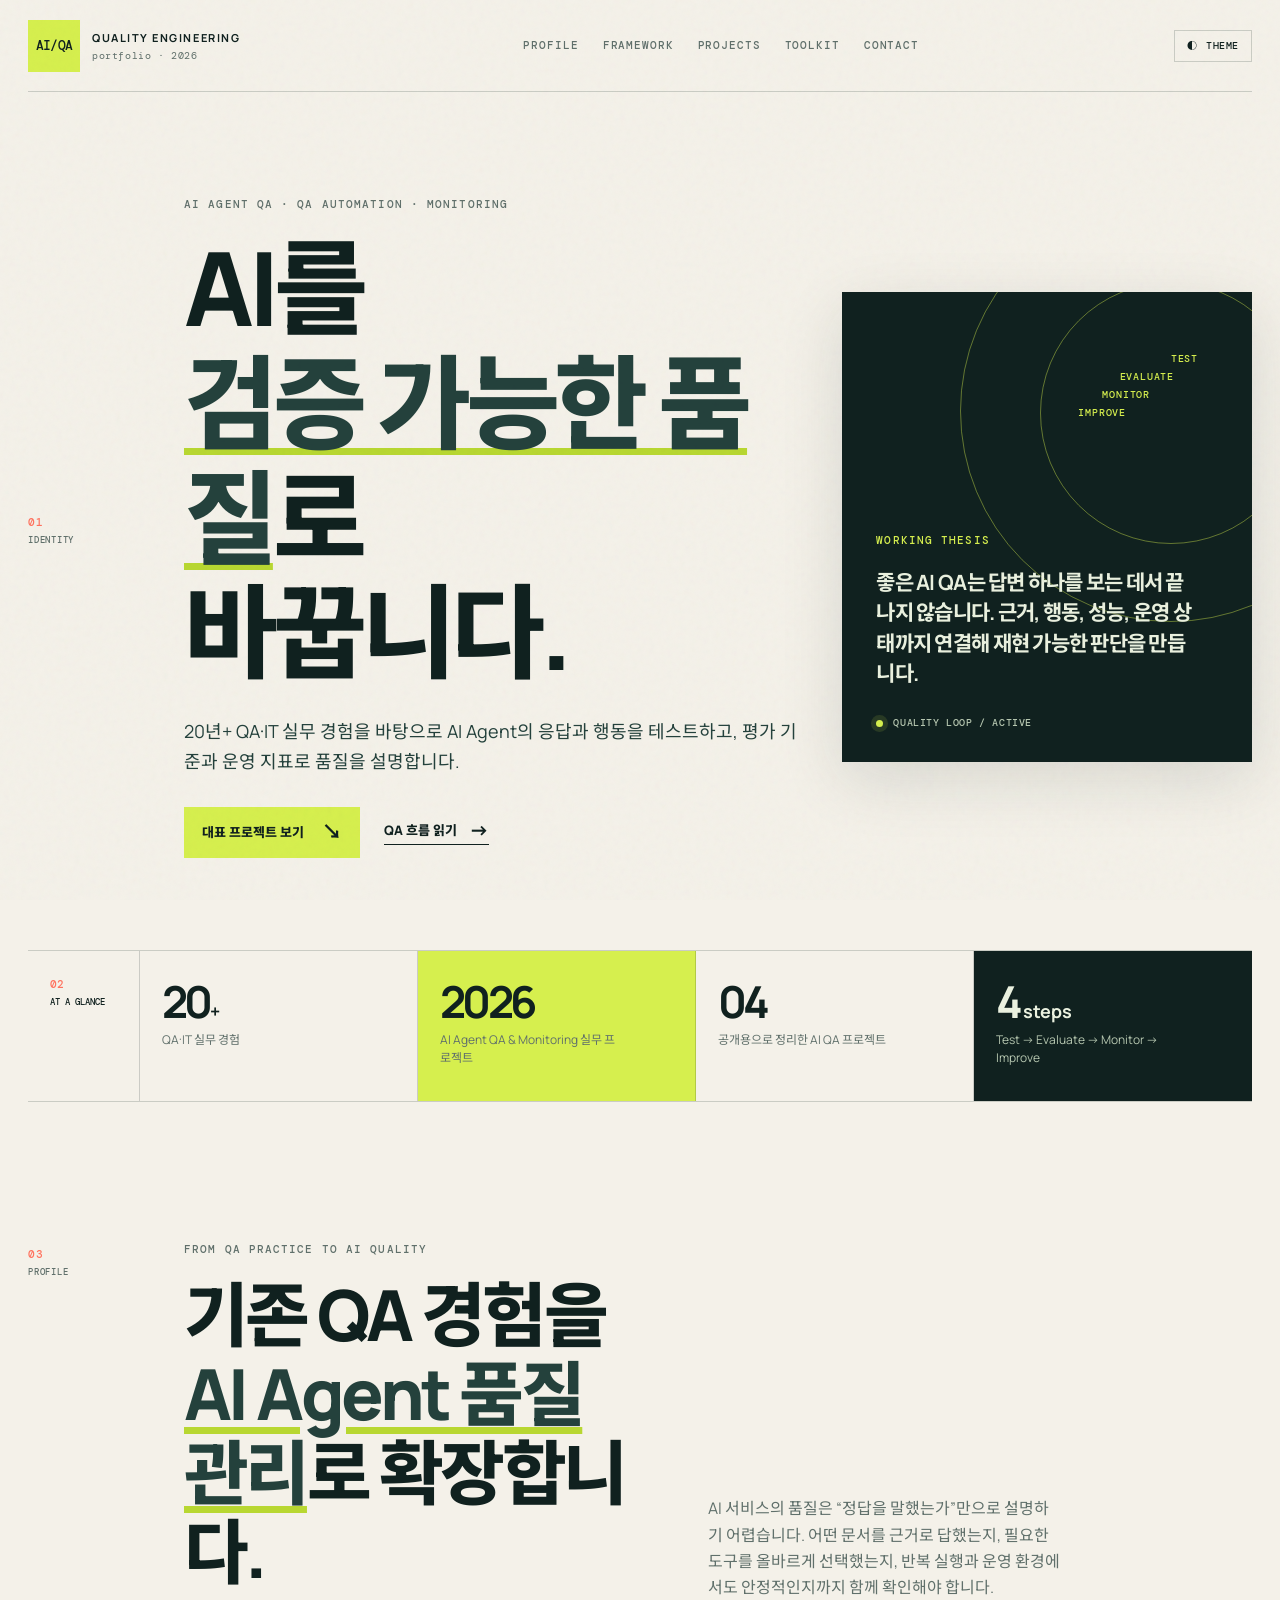
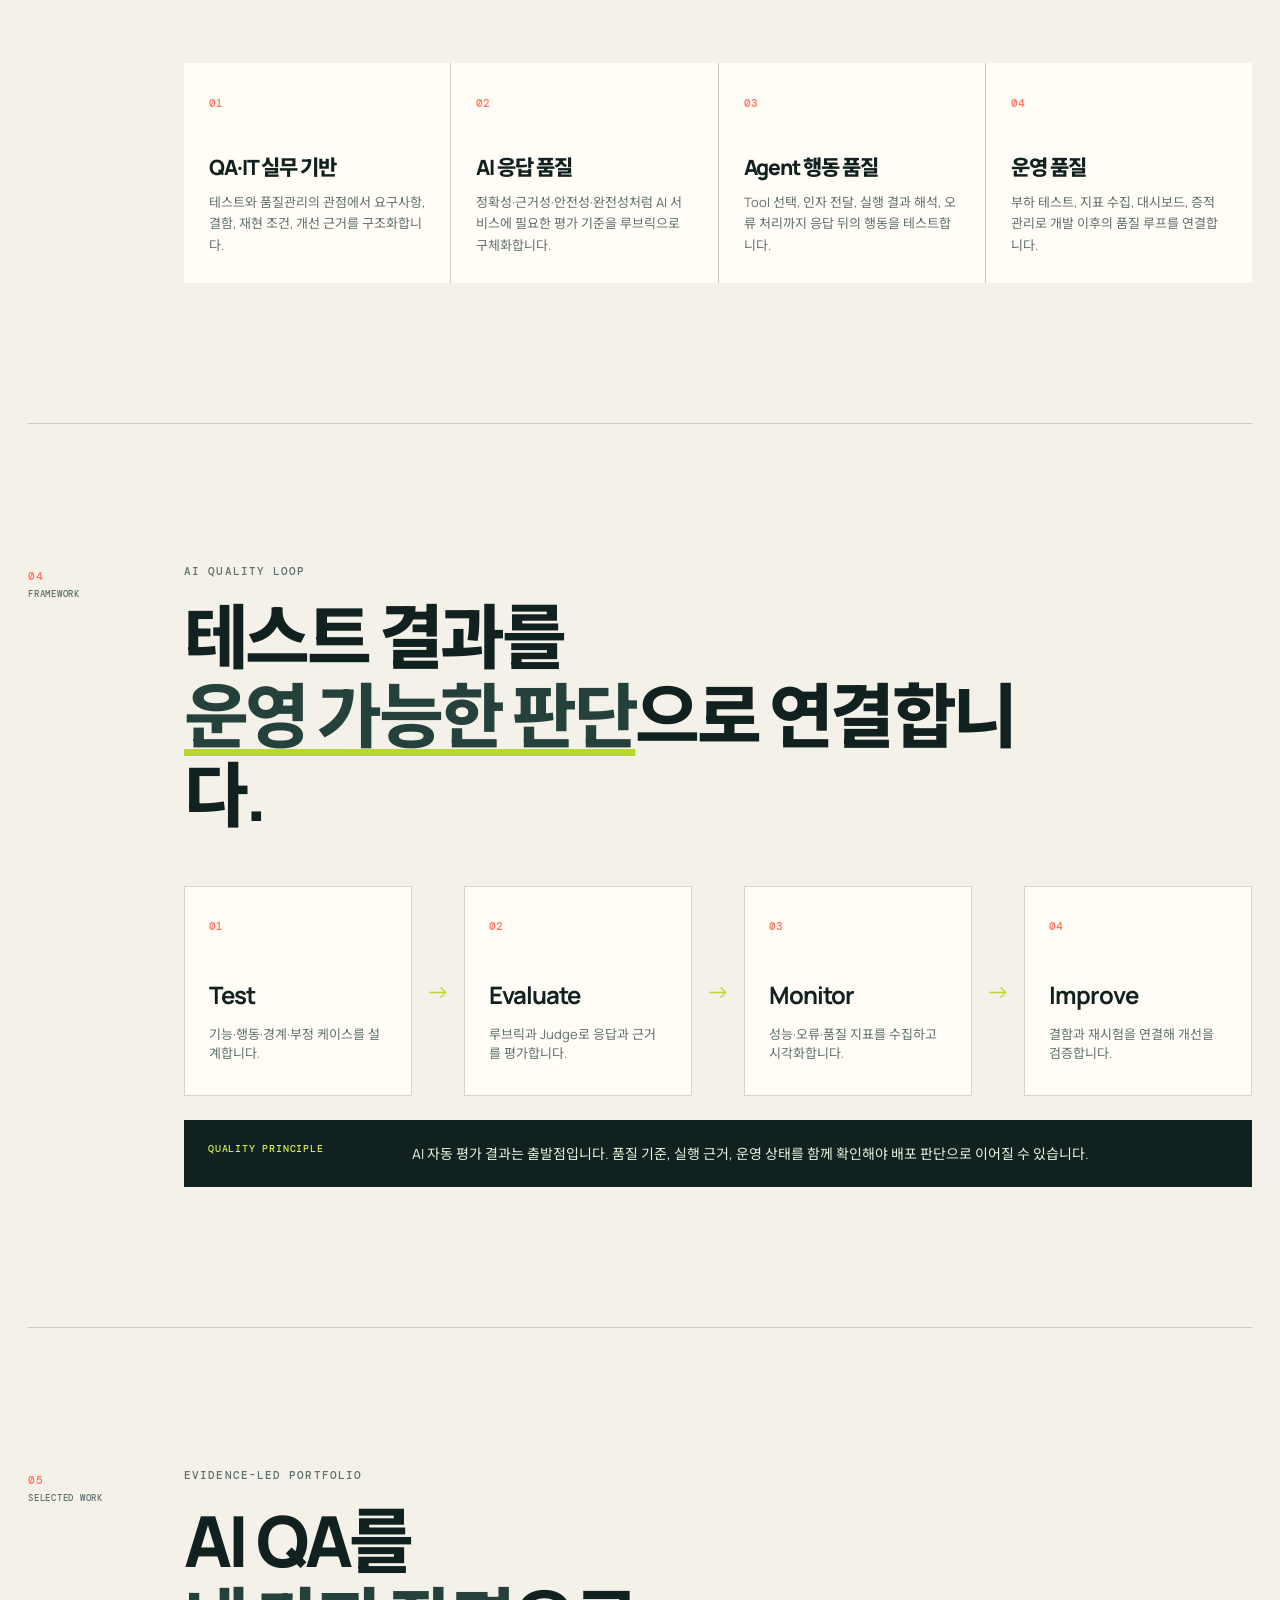
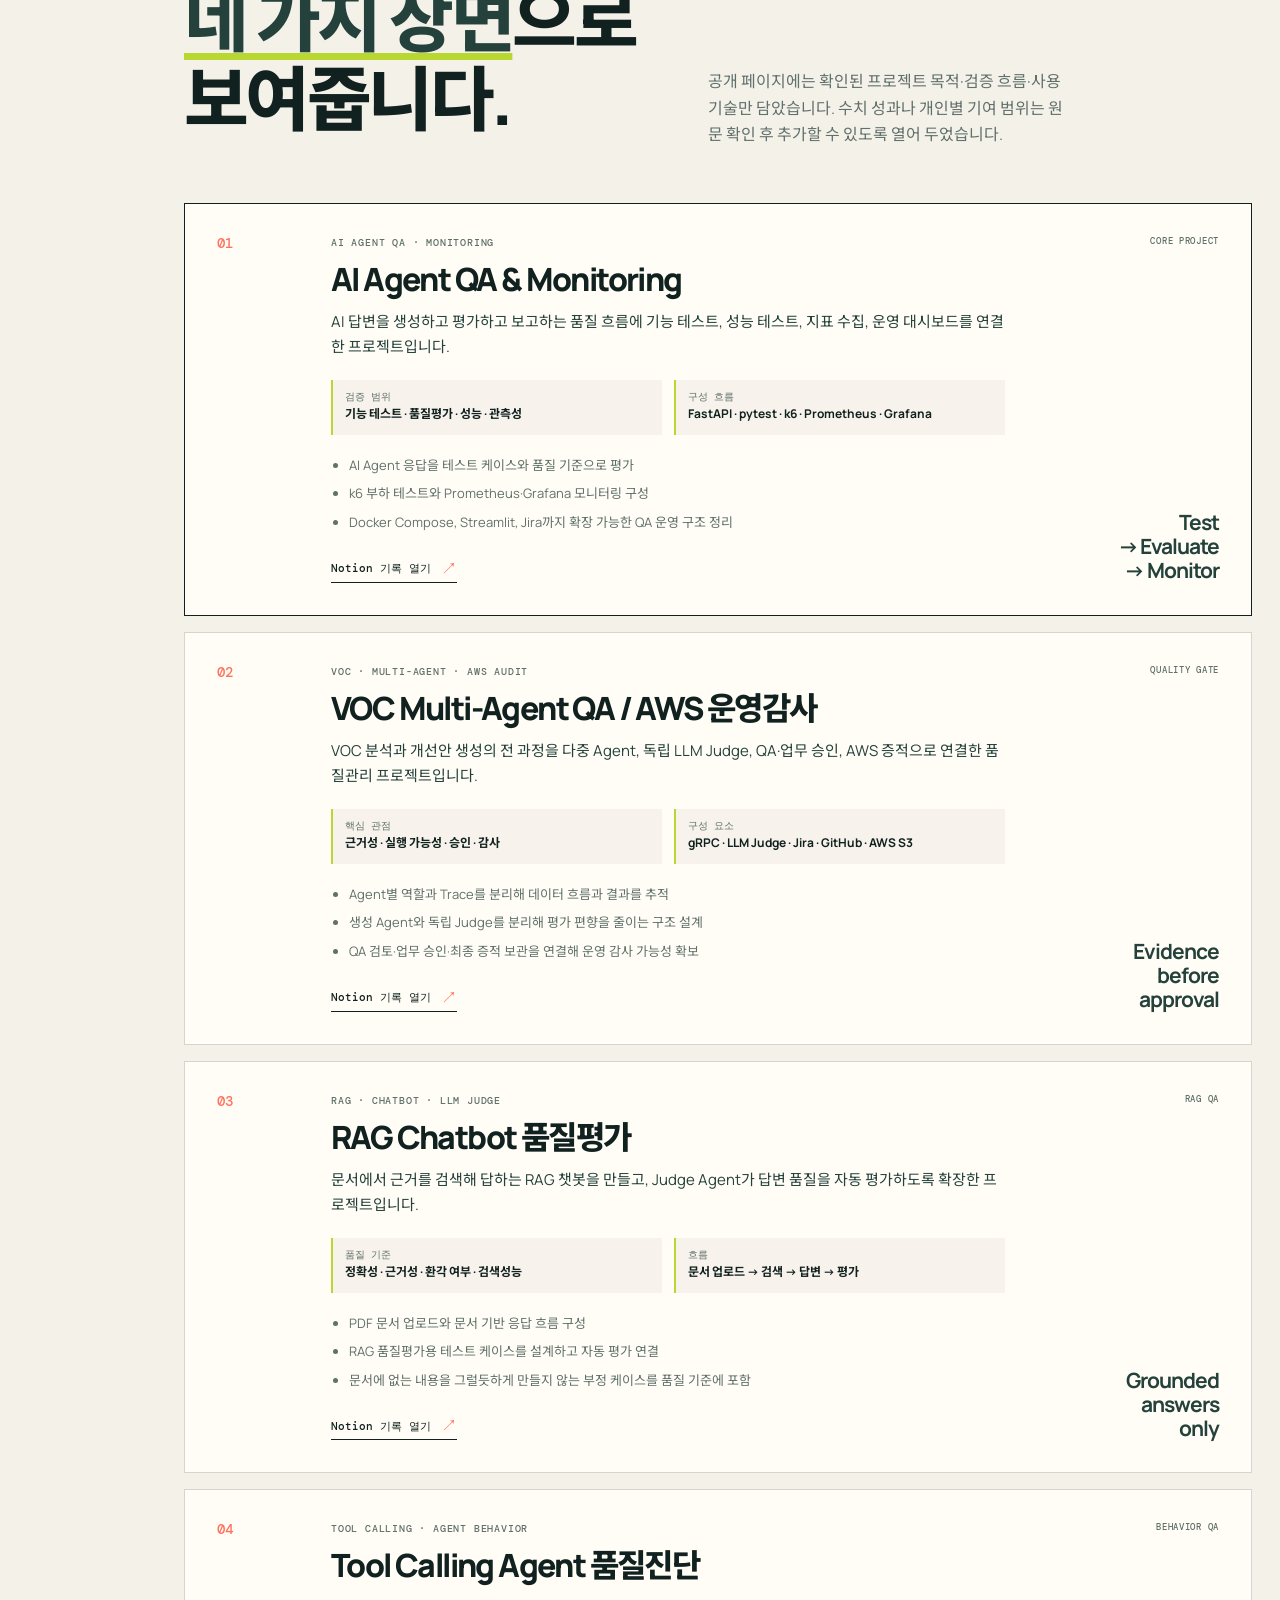
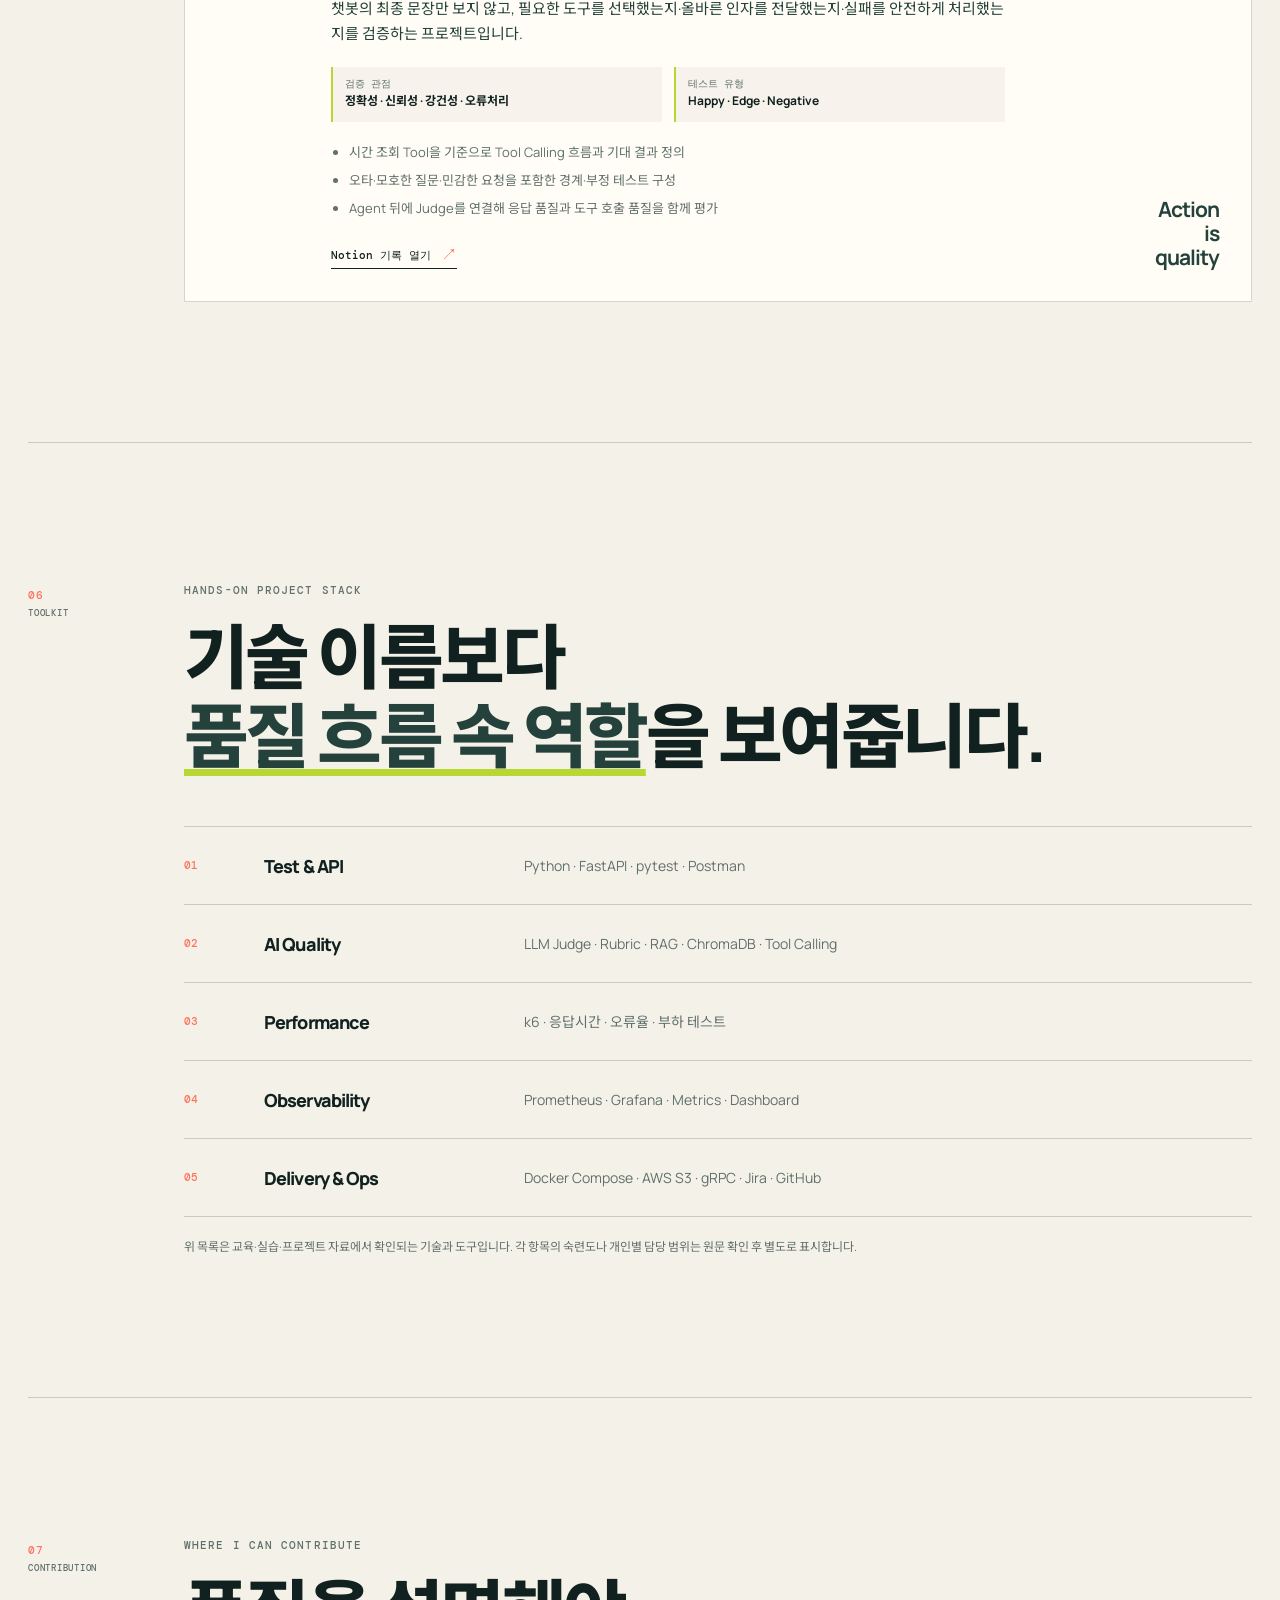
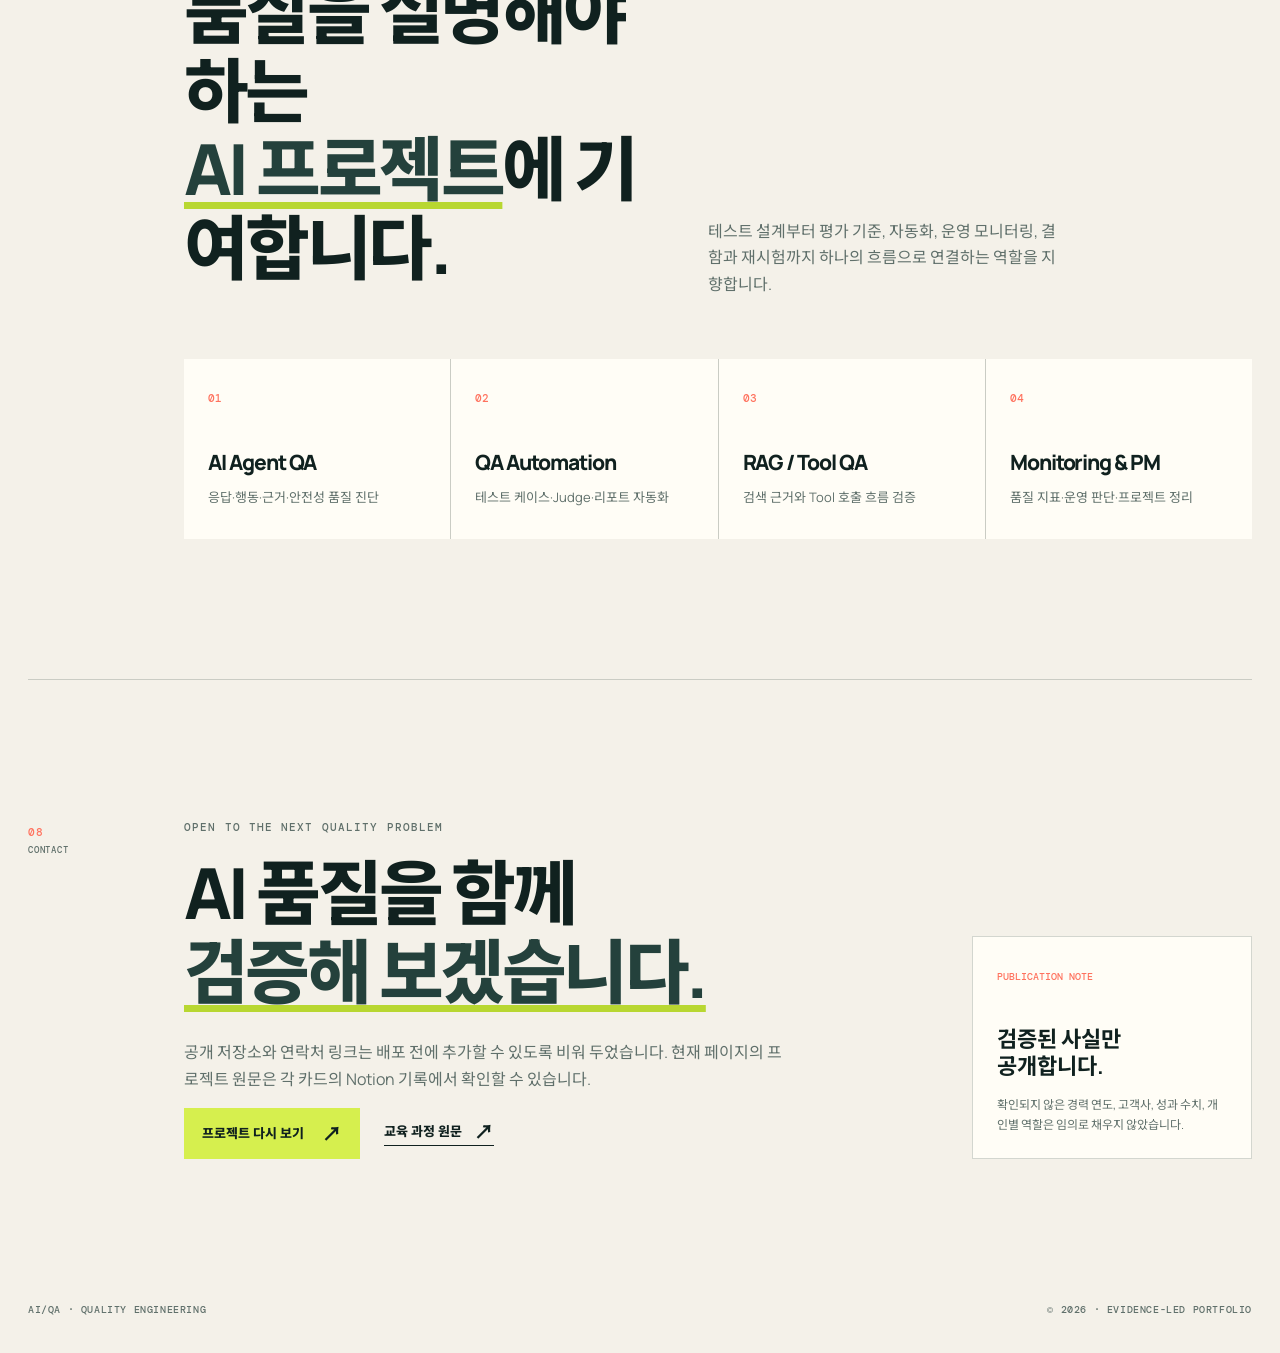
==== docs/ai-qa-github-pages/index.html @ 82a98798 "Publish AI QA framework page" ====
<!doctype html>
<html lang="ko">
  <head>
    <meta charset="utf-8" />
    <meta name="viewport" content="width=device-width, initial-scale=1" />
    <meta
      name="description"
      content="20년+ QA·IT 실무 경험을 바탕으로 AI Agent 품질을 테스트하고 평가하며 운영을 모니터링하는 공개 포트폴리오"
    />
    <meta name="theme-color" content="#10211f" />
    <title>AI Agent QA · Monitoring Portfolio</title>
    <link rel="preconnect" href="https://fonts.googleapis.com" />
    <link rel="preconnect" href="https://fonts.gstatic.com" crossorigin />
    <link
      href="https://fonts.googleapis.com/css2?family=DM+Mono:wght@400;500&family=Manrope:wght@400;500;600;700;800&family=Noto+Sans+KR:wght@400;500;600;700;800&display=swap"
      rel="stylesheet"
    />
    <link rel="stylesheet" href="styles.css" />
    <script src="script.js" defer></script>
  </head>
  <body>
    <div class="site-noise" aria-hidden="true"></div>

    <header class="site-header">
      <a class="brand" href="#top" aria-label="포트폴리오 처음으로 이동">
        <span class="brand-mark">AI/QA</span>
        <span class="brand-copy"><strong>QUALITY ENGINEERING</strong><small>portfolio · 2026</small></span>
      </a>
      <nav class="site-nav" aria-label="주요 메뉴">
        <a href="#profile">Profile</a>
        <a href="#framework">Framework</a>
        <a href="#projects">Projects</a>
        <a href="#toolkit">Toolkit</a>
        <a href="#contact">Contact</a>
      </nav>
      <button class="theme-toggle" type="button" aria-label="테마 전환" aria-pressed="false">
        <span aria-hidden="true">◐</span>
        <span>Theme</span>
      </button>
    </header>

    <main id="top">
      <section class="hero section-shell" aria-labelledby="hero-title">
        <div class="section-index"><span>01</span><small>IDENTITY</small></div>
        <div class="hero-copy">
          <p class="eyebrow">AI Agent QA · QA Automation · Monitoring</p>
          <h1 id="hero-title">AI를<br /><em>검증 가능한 품질</em>로<br />바꿉니다.</h1>
          <p class="hero-lead">
            20년+ QA·IT 실무 경험을 바탕으로 AI Agent의 응답과 행동을 테스트하고,
            평가 기준과 운영 지표로 품질을 설명합니다.
          </p>
          <div class="hero-actions">
            <a class="button button-primary" href="#projects">대표 프로젝트 보기 <span>↘</span></a>
            <a class="text-link" href="#framework">QA 흐름 읽기 <span>→</span></a>
          </div>
        </div>
        <div class="hero-panel" aria-label="포트폴리오 핵심 메시지">
          <div class="hero-orbit"><span>TEST</span><span>EVALUATE</span><span>MONITOR</span><span>IMPROVE</span></div>
          <div class="hero-panel-copy">
            <p class="eyebrow">Working thesis</p>
            <p class="hero-quote">좋은 AI QA는 답변 하나를 보는 데서 끝나지 않습니다. 근거, 행동, 성능, 운영 상태까지 연결해 재현 가능한 판단을 만듭니다.</p>
            <div class="status-line"><span class="status-dot"></span><span>QUALITY LOOP / ACTIVE</span></div>
          </div>
        </div>
      </section>

      <section class="metric-band section-shell" aria-label="핵심 요약">
        <div class="metric-intro"><span>02</span><small>AT A GLANCE</small></div>
        <div class="metric"><strong>20<span>+</span></strong><p>QA·IT 실무 경험</p></div>
        <div class="metric metric-accent"><strong>2026</strong><p>AI Agent QA & Monitoring 실무 프로젝트</p></div>
        <div class="metric"><strong>04</strong><p>공개용으로 정리한 AI QA 프로젝트</p></div>
        <div class="metric metric-dark"><strong>4<span> steps</span></strong><p>Test → Evaluate → Monitor → Improve</p></div>
      </section>

      <section id="profile" class="section-shell section-block profile-block" data-reveal>
        <div class="section-index"><span>03</span><small>PROFILE</small></div>
        <div class="section-content">
          <div class="section-heading split-heading">
            <div>
              <p class="eyebrow">From QA practice to AI quality</p>
              <h2>기존 QA 경험을<br /><em>AI Agent 품질관리</em>로 확장합니다.</h2>
            </div>
            <p>
              AI 서비스의 품질은 “정답을 말했는가”만으로 설명하기 어렵습니다.
              어떤 문서를 근거로 답했는지, 필요한 도구를 올바르게 선택했는지,
              반복 실행과 운영 환경에서도 안정적인지까지 함께 확인해야 합니다.
            </p>
          </div>
          <div class="story-grid">
            <article class="story-card"><span>01</span><h3>QA·IT 실무 기반</h3><p>테스트와 품질관리의 관점에서 요구사항, 결함, 재현 조건, 개선 근거를 구조화합니다.</p></article>
            <article class="story-card"><span>02</span><h3>AI 응답 품질</h3><p>정확성·근거성·안전성·완전성처럼 AI 서비스에 필요한 평가 기준을 루브릭으로 구체화합니다.</p></article>
            <article class="story-card"><span>03</span><h3>Agent 행동 품질</h3><p>Tool 선택, 인자 전달, 실행 결과 해석, 오류 처리까지 응답 뒤의 행동을 테스트합니다.</p></article>
            <article class="story-card"><span>04</span><h3>운영 품질</h3><p>부하 테스트, 지표 수집, 대시보드, 증적 관리로 개발 이후의 품질 루프를 연결합니다.</p></article>
          </div>
        </div>
      </section>

      <section id="framework" class="section-shell section-block framework-block" data-reveal>
        <div class="section-index"><span>04</span><small>FRAMEWORK</small></div>
        <div class="section-content">
          <div class="section-heading">
            <p class="eyebrow">AI quality loop</p>
            <h2>테스트 결과를<br /><em>운영 가능한 판단</em>으로 연결합니다.</h2>
          </div>
          <div class="quality-flow" aria-label="AI QA 품질 흐름">
            <div class="flow-step"><span>01</span><strong>Test</strong><p>기능·행동·경계·부정 케이스를 설계합니다.</p></div>
            <div class="flow-connector" aria-hidden="true">→</div>
            <div class="flow-step"><span>02</span><strong>Evaluate</strong><p>루브릭과 Judge로 응답과 근거를 평가합니다.</p></div>
            <div class="flow-connector" aria-hidden="true">→</div>
            <div class="flow-step"><span>03</span><strong>Monitor</strong><p>성능·오류·품질 지표를 수집하고 시각화합니다.</p></div>
            <div class="flow-connector" aria-hidden="true">→</div>
            <div class="flow-step"><span>04</span><strong>Improve</strong><p>결함과 재시험을 연결해 개선을 검증합니다.</p></div>
          </div>
          <div class="framework-note"><span>QUALITY PRINCIPLE</span><p>AI 자동 평가 결과는 출발점입니다. 품질 기준, 실행 근거, 운영 상태를 함께 확인해야 배포 판단으로 이어질 수 있습니다.</p></div>
        </div>
      </section>

      <section id="projects" class="section-shell section-block projects-block" data-reveal>
        <div class="section-index"><span>05</span><small>SELECTED WORK</small></div>
        <div class="section-content">
          <div class="section-heading split-heading projects-heading">
            <div><p class="eyebrow">Evidence-led portfolio</p><h2>AI QA를<br /><em>네 가지 장면</em>으로 보여줍니다.</h2></div>
            <p>공개 페이지에는 확인된 프로젝트 목적·검증 흐름·사용 기술만 담았습니다. 수치 성과나 개인별 기여 범위는 원문 확인 후 추가할 수 있도록 열어 두었습니다.</p>
          </div>

          <div class="project-list">
            <article class="project-card project-card-featured">
              <div class="project-number">01</div>
              <div class="project-main">
                <p class="project-kicker">AI AGENT QA · MONITORING</p>
                <h3>AI Agent QA &amp; Monitoring</h3>
                <p class="project-summary">AI 답변을 생성하고 평가하고 보고하는 품질 흐름에 기능 테스트, 성능 테스트, 지표 수집, 운영 대시보드를 연결한 프로젝트입니다.</p>
                <div class="project-grid">
                  <div><span>검증 범위</span><strong>기능 테스트 · 품질평가 · 성능 · 관측성</strong></div>
                  <div><span>구성 흐름</span><strong>FastAPI · pytest · k6 · Prometheus · Grafana</strong></div>
                </div>
                <ul class="project-points"><li>AI Agent 응답을 테스트 케이스와 품질 기준으로 평가</li><li>k6 부하 테스트와 Prometheus·Grafana 모니터링 구성</li><li>Docker Compose, Streamlit, Jira까지 확장 가능한 QA 운영 구조 정리</li></ul>
                <a class="source-link" href="https://app.notion.com/p/4956031e8cac832bae54014f84b9b498?pvs=204" target="_blank" rel="noreferrer">Notion 기록 열기 <span>↗</span></a>
              </div>
              <div class="project-side"><span>CORE PROJECT</span><strong>Test<br />→ Evaluate<br />→ Monitor</strong></div>
            </article>

            <article class="project-card">
              <div class="project-number">02</div>
              <div class="project-main">
                <p class="project-kicker">VOC · MULTI-AGENT · AWS AUDIT</p>
                <h3>VOC Multi-Agent QA / AWS 운영감사</h3>
                <p class="project-summary">VOC 분석과 개선안 생성의 전 과정을 다중 Agent, 독립 LLM Judge, QA·업무 승인, AWS 증적으로 연결한 품질관리 프로젝트입니다.</p>
                <div class="project-grid"><div><span>핵심 관점</span><strong>근거성 · 실행 가능성 · 승인 · 감사</strong></div><div><span>구성 요소</span><strong>gRPC · LLM Judge · Jira · GitHub · AWS S3</strong></div></div>
                <ul class="project-points"><li>Agent별 역할과 Trace를 분리해 데이터 흐름과 결과를 추적</li><li>생성 Agent와 독립 Judge를 분리해 평가 편향을 줄이는 구조 설계</li><li>QA 검토·업무 승인·최종 증적 보관을 연결해 운영 감사 가능성 확보</li></ul>
                <a class="source-link" href="https://app.notion.com/p/6286031e8cac820d9fc2016b31094ee6?pvs=204" target="_blank" rel="noreferrer">Notion 기록 열기 <span>↗</span></a>
              </div>
              <div class="project-side"><span>QUALITY GATE</span><strong>Evidence<br />before<br />approval</strong></div>
            </article>

            <article class="project-card">
              <div class="project-number">03</div>
              <div class="project-main">
                <p class="project-kicker">RAG · CHATBOT · LLM JUDGE</p>
                <h3>RAG Chatbot 품질평가</h3>
                <p class="project-summary">문서에서 근거를 검색해 답하는 RAG 챗봇을 만들고, Judge Agent가 답변 품질을 자동 평가하도록 확장한 프로젝트입니다.</p>
                <div class="project-grid"><div><span>품질 기준</span><strong>정확성 · 근거성 · 환각 여부 · 검색성능</strong></div><div><span>흐름</span><strong>문서 업로드 → 검색 → 답변 → 평가</strong></div></div>
                <ul class="project-points"><li>PDF 문서 업로드와 문서 기반 응답 흐름 구성</li><li>RAG 품질평가용 테스트 케이스를 설계하고 자동 평가 연결</li><li>문서에 없는 내용을 그럴듯하게 만들지 않는 부정 케이스를 품질 기준에 포함</li></ul>
                <a class="source-link" href="https://app.notion.com/p/e446031e8cac830a9e5c81f21ca084cc?pvs=204" target="_blank" rel="noreferrer">Notion 기록 열기 <span>↗</span></a>
              </div>
              <div class="project-side"><span>RAG QA</span><strong>Grounded<br />answers<br />only</strong></div>
            </article>

            <article class="project-card">
              <div class="project-number">04</div>
              <div class="project-main">
                <p class="project-kicker">TOOL CALLING · AGENT BEHAVIOR</p>
                <h3>Tool Calling Agent 품질진단</h3>
                <p class="project-summary">챗봇의 최종 문장만 보지 않고, 필요한 도구를 선택했는지·올바른 인자를 전달했는지·실패를 안전하게 처리했는지를 검증하는 프로젝트입니다.</p>
                <div class="project-grid"><div><span>검증 관점</span><strong>정확성 · 신뢰성 · 강건성 · 오류처리</strong></div><div><span>테스트 유형</span><strong>Happy · Edge · Negative</strong></div></div>
                <ul class="project-points"><li>시간 조회 Tool을 기준으로 Tool Calling 흐름과 기대 결과 정의</li><li>오타·모호한 질문·민감한 요청을 포함한 경계·부정 테스트 구성</li><li>Agent 뒤에 Judge를 연결해 응답 품질과 도구 호출 품질을 함께 평가</li></ul>
                <a class="source-link" href="https://app.notion.com/p/7ce6031e8cac83f7ad1281f14940a1b4?pvs=204" target="_blank" rel="noreferrer">Notion 기록 열기 <span>↗</span></a>
              </div>
              <div class="project-side"><span>BEHAVIOR QA</span><strong>Action<br />is<br />quality</strong></div>
            </article>
          </div>
        </div>
      </section>

      <section id="toolkit" class="section-shell section-block toolkit-block" data-reveal>
        <div class="section-index"><span>06</span><small>TOOLKIT</small></div>
        <div class="section-content">
          <div class="section-heading"><p class="eyebrow">Hands-on project stack</p><h2>기술 이름보다<br /><em>품질 흐름 속 역할</em>을 보여줍니다.</h2></div>
          <div class="toolkit-table">
            <div class="toolkit-row"><span>01</span><h3>Test &amp; API</h3><p>Python · FastAPI · pytest · Postman</p></div>
            <div class="toolkit-row"><span>02</span><h3>AI Quality</h3><p>LLM Judge · Rubric · RAG · ChromaDB · Tool Calling</p></div>
            <div class="toolkit-row"><span>03</span><h3>Performance</h3><p>k6 · 응답시간 · 오류율 · 부하 테스트</p></div>
            <div class="toolkit-row"><span>04</span><h3>Observability</h3><p>Prometheus · Grafana · Metrics · Dashboard</p></div>
            <div class="toolkit-row"><span>05</span><h3>Delivery &amp; Ops</h3><p>Docker Compose · AWS S3 · gRPC · Jira · GitHub</p></div>
          </div>
          <p class="toolkit-caption">위 목록은 교육·실습·프로젝트 자료에서 확인되는 기술과 도구입니다. 각 항목의 숙련도나 개인별 담당 범위는 원문 확인 후 별도로 표시합니다.</p>
        </div>
      </section>

      <section class="section-shell section-block roles-block" data-reveal>
        <div class="section-index"><span>07</span><small>CONTRIBUTION</small></div>
        <div class="section-content">
          <div class="section-heading split-heading"><div><p class="eyebrow">Where I can contribute</p><h2>품질을 설명해야 하는<br /><em>AI 프로젝트</em>에 기여합니다.</h2></div><p>테스트 설계부터 평가 기준, 자동화, 운영 모니터링, 결함과 재시험까지 하나의 흐름으로 연결하는 역할을 지향합니다.</p></div>
          <div class="role-grid"><article><span>01</span><h3>AI Agent QA</h3><p>응답·행동·근거·안전성 품질 진단</p></article><article><span>02</span><h3>QA Automation</h3><p>테스트 케이스·Judge·리포트 자동화</p></article><article><span>03</span><h3>RAG / Tool QA</h3><p>검색 근거와 Tool 호출 흐름 검증</p></article><article><span>04</span><h3>Monitoring &amp; PM</h3><p>품질 지표·운영 판단·프로젝트 정리</p></article></div>
        </div>
      </section>

      <section id="contact" class="contact-section section-shell">
        <div class="section-index"><span>08</span><small>CONTACT</small></div>
        <div class="contact-copy"><p class="eyebrow">Open to the next quality problem</p><h2>AI 품질을 함께<br /><em>검증해 보겠습니다.</em></h2><p>공개 저장소와 연락처 링크는 배포 전에 추가할 수 있도록 비워 두었습니다. 현재 페이지의 프로젝트 원문은 각 카드의 Notion 기록에서 확인할 수 있습니다.</p><div class="contact-actions"><a class="button button-primary" href="#projects">프로젝트 다시 보기 <span>↗</span></a><a class="text-link" href="https://app.notion.com/p/54c6031e8cac82c88d6d81ea3da075a3?pvs=204" target="_blank" rel="noreferrer">교육 과정 원문 <span>↗</span></a></div></div>
        <div class="contact-note"><span>PUBLICATION NOTE</span><strong>검증된 사실만<br />공개합니다.</strong><p>확인되지 않은 경력 연도, 고객사, 성과 수치, 개인별 역할은 임의로 채우지 않았습니다.</p></div>
      </section>
    </main>

    <footer class="site-footer"><span>AI/QA · QUALITY ENGINEERING</span><span>© 2026 · evidence-led portfolio</span></footer>
  </body>
</html>
---- docs/ai-qa-github-pages/styles.css ----
:root {
  --ink: #10211f;
  --ink-soft: #24413c;
  --paper: #f4f1e9;
  --paper-strong: #fffdf6;
  --line: rgba(16, 33, 31, 0.18);
  --muted: #60706b;
  --accent: #d6ef4e;
  --accent-strong: #b8d731;
  --coral: #ff725e;
  --shadow: 0 18px 60px rgba(16, 33, 31, 0.12);
}

* { box-sizing: border-box; }
html { scroll-behavior: smooth; }
body { margin: 0; color: var(--ink); background: var(--paper); font-family: "Manrope", "Noto Sans KR", sans-serif; line-height: 1.65; }
body.theme-dark { --ink: #edf4df; --ink-soft: #c3d0bf; --paper: #10211f; --paper-strong: #18302c; --line: rgba(237, 244, 223, 0.2); --muted: #a6b5aa; --shadow: 0 18px 60px rgba(0, 0, 0, 0.22); }
a { color: inherit; }
.site-noise { position: fixed; inset: 0; pointer-events: none; opacity: .06; z-index: 10; background-image: url("data:image/svg+xml,%3Csvg viewBox='0 0 180 180' xmlns='http://www.w3.org/2000/svg'%3E%3Cfilter id='n'%3E%3CfeTurbulence type='fractalNoise' baseFrequency='.85' numOctaves='4' stitchTiles='stitch'/%3E%3C/filter%3E%3Crect width='100%25' height='100%25' filter='url(%23n)' opacity='.65'/%3E%3C/svg%3E"); mix-blend-mode: multiply; }
.site-header { width: min(1320px, calc(100% - 56px)); margin: 0 auto; min-height: 92px; display: flex; align-items: center; justify-content: space-between; gap: 24px; border-bottom: 1px solid var(--line); }
.brand { display: flex; align-items: center; gap: 12px; text-decoration: none; min-width: 240px; }
.brand-mark { display: grid; place-items: center; width: 52px; height: 52px; color: var(--ink); background: var(--accent); font: 500 13px/1 "DM Mono", monospace; letter-spacing: -.06em; }
.brand-copy { display: grid; gap: 2px; font-size: 11px; letter-spacing: .14em; }
.brand-copy small { color: var(--muted); font: 400 10px/1.2 "DM Mono", monospace; letter-spacing: .06em; }
.site-nav { display: flex; gap: 24px; align-items: center; font: 500 11px/1 "DM Mono", monospace; text-transform: uppercase; letter-spacing: .08em; }
.site-nav a { text-decoration: none; color: var(--muted); transition: color .2s ease; }
.site-nav a:hover { color: var(--ink); }
.theme-toggle { display: inline-flex; align-items: center; gap: 8px; border: 1px solid var(--line); padding: 10px 12px; color: var(--ink); background: transparent; cursor: pointer; font: 500 10px/1 "DM Mono", monospace; text-transform: uppercase; letter-spacing: .06em; }
.section-shell { width: min(1320px, calc(100% - 56px)); margin: 0 auto; }
.section-index { width: 112px; flex: 0 0 112px; display: flex; flex-direction: column; gap: 8px; padding-top: 7px; color: var(--muted); font: 500 11px/1 "DM Mono", monospace; text-transform: uppercase; letter-spacing: .07em; }
.section-index span, .metric-intro span { color: var(--coral); }
.eyebrow { margin: 0 0 18px; color: var(--muted); font: 500 11px/1.4 "DM Mono", monospace; letter-spacing: .1em; text-transform: uppercase; }
h1, h2, h3, p { margin-top: 0; }
h1, h2, h3 { letter-spacing: -.05em; line-height: 1.12; }
h1 { max-width: 780px; margin-bottom: 28px; font-size: clamp(56px, 8vw, 116px); font-weight: 800; }
h2 { margin-bottom: 20px; font-size: clamp(40px, 5.5vw, 78px); font-weight: 800; }
h3 { margin-bottom: 12px; font-size: 25px; font-weight: 800; }
em { color: var(--ink-soft); font-style: normal; text-decoration: underline; text-decoration-color: var(--accent-strong); text-decoration-thickness: 7px; text-underline-offset: 7px; }
.theme-dark em { color: var(--accent); }
.hero { min-height: 730px; display: grid; grid-template-columns: 112px minmax(0, 1.2fr) minmax(320px, .8fr); gap: 44px; align-items: center; padding: 105px 0 92px; }
.hero-copy { position: relative; z-index: 1; }
.hero-lead { max-width: 640px; margin-bottom: 30px; color: var(--ink-soft); font-size: 18px; }
.hero-actions, .contact-actions { display: flex; flex-wrap: wrap; align-items: center; gap: 24px; }
.button { display: inline-flex; align-items: center; gap: 18px; padding: 15px 18px; color: var(--ink); background: var(--accent); text-decoration: none; font-size: 13px; font-weight: 800; transition: transform .2s ease, background .2s ease; }
.button:hover { transform: translateY(-3px); background: var(--accent-strong); }
.button span, .text-link span { font-size: 20px; line-height: 1; }
.text-link { display: inline-flex; align-items: center; gap: 12px; color: var(--ink); font-size: 13px; font-weight: 800; text-decoration: none; border-bottom: 1px solid var(--ink); padding-bottom: 3px; }
.hero-panel { min-height: 470px; position: relative; overflow: hidden; display: flex; align-items: flex-end; padding: 34px; color: #eaf1df; background: var(--ink); box-shadow: var(--shadow); }
.hero-panel::before, .hero-panel::after { content: ""; position: absolute; border: 1px solid rgba(214, 239, 78, .42); border-radius: 50%; }
.hero-panel::before { width: 420px; height: 420px; top: -92px; right: -130px; }
.hero-panel::after { width: 260px; height: 260px; top: -10px; right: -50px; }
.hero-orbit { position: absolute; top: 62px; right: 54px; display: grid; gap: 8px; color: var(--accent); font: 500 10px/1 "DM Mono", monospace; letter-spacing: .08em; text-align: right; }
.hero-orbit span:nth-child(2) { transform: translateX(-24px); }.hero-orbit span:nth-child(3) { transform: translateX(-48px); }.hero-orbit span:nth-child(4) { transform: translateX(-72px); }
.hero-panel-copy { position: relative; z-index: 1; max-width: 320px; }.hero-panel-copy .eyebrow { color: var(--accent); }
.hero-quote { margin-bottom: 30px; font-size: 21px; font-weight: 700; line-height: 1.45; letter-spacing: -.035em; }
.status-line { display: flex; align-items: center; gap: 10px; color: #b6c7b0; font: 500 10px/1 "DM Mono", monospace; letter-spacing: .06em; }.status-dot { width: 7px; height: 7px; border-radius: 50%; background: var(--accent); box-shadow: 0 0 0 5px rgba(214, 239, 78, .12); }
.metric-band { display: grid; grid-template-columns: 112px repeat(4, 1fr); border-top: 1px solid var(--line); border-bottom: 1px solid var(--line); }
.metric-intro, .metric { min-height: 150px; padding: 28px 22px; border-right: 1px solid var(--line); }.metric:last-child { border-right: 0; }.metric-intro { display: grid; align-content: start; gap: 8px; font: 500 11px/1 "DM Mono", monospace; text-transform: uppercase; }.metric strong { display: block; margin-bottom: 8px; font-size: 44px; line-height: 1; letter-spacing: -.08em; }.metric strong span { font-size: 18px; letter-spacing: -.02em; }.metric p { max-width: 180px; margin: 0; color: var(--muted); font-size: 12px; line-height: 1.5; }.metric-accent { background: var(--accent); }.metric-dark { color: #eaf1df; background: var(--ink); }.metric-dark p { color: #b6c7b0; }
.section-block { display: flex; gap: 44px; padding: 140px 0; border-bottom: 1px solid var(--line); }.section-content { min-width: 0; flex: 1; }.section-heading { max-width: 880px; margin-bottom: 52px; }.section-heading p:last-child { color: var(--muted); font-size: 16px; }.split-heading { display: grid; grid-template-columns: minmax(0, 1.12fr) minmax(260px, .88fr); gap: 72px; align-items: end; }.split-heading > p { margin-bottom: 10px; }.story-grid { display: grid; grid-template-columns: repeat(4, 1fr); gap: 1px; background: var(--line); }.story-card { min-height: 220px; padding: 25px; background: var(--paper-strong); }.story-card span, .role-grid span { color: var(--coral); font: 500 11px/1 "DM Mono", monospace; }.story-card h3 { margin-top: 42px; font-size: 21px; }.story-card p { margin-bottom: 0; color: var(--muted); font-size: 13px; }
.quality-flow { display: grid; grid-template-columns: 1fr auto 1fr auto 1fr auto 1fr; gap: 14px; align-items: stretch; }.flow-step { min-height: 210px; padding: 24px; background: var(--paper-strong); border: 1px solid var(--line); }.flow-step span { color: var(--coral); font: 500 11px/1 "DM Mono", monospace; }.flow-step strong { display: block; margin: 38px 0 10px; font-size: 24px; letter-spacing: -.04em; }.flow-step p { margin-bottom: 0; color: var(--muted); font-size: 13px; line-height: 1.5; }.flow-connector { display: grid; place-items: center; color: var(--accent-strong); font-size: 24px; }.framework-note { display: grid; grid-template-columns: 180px 1fr; gap: 24px; margin-top: 24px; padding: 22px 24px; background: var(--ink); color: #eaf1df; }.framework-note span { color: var(--accent); font: 500 10px/1.4 "DM Mono", monospace; letter-spacing: .08em; }.framework-note p { margin: 0; font-size: 14px; }
.projects-heading { margin-bottom: 45px; }.project-list { display: grid; gap: 16px; }.project-card { display: grid; grid-template-columns: 80px minmax(0, 1fr) 180px; gap: 34px; padding: 32px; border: 1px solid var(--line); background: var(--paper-strong); transition: transform .25s ease, box-shadow .25s ease; }.project-card:hover { transform: translateY(-4px); box-shadow: var(--shadow); }.project-card-featured { border-color: var(--ink); }.project-number { color: var(--coral); font: 500 14px/1 "DM Mono", monospace; }.project-kicker { margin-bottom: 13px; color: var(--muted); font: 500 10px/1.3 "DM Mono", monospace; letter-spacing: .08em; }.project-main h3 { margin-bottom: 13px; font-size: 32px; }.project-summary { max-width: 760px; margin-bottom: 20px; color: var(--ink-soft); font-size: 15px; }.project-grid { display: grid; grid-template-columns: 1fr 1fr; gap: 12px; margin-bottom: 20px; }.project-grid div { display: grid; gap: 4px; padding: 12px; border-left: 2px solid var(--accent-strong); background: color-mix(in srgb, var(--paper) 75%, transparent); }.project-grid span { color: var(--muted); font: 500 10px/1 "DM Mono", monospace; text-transform: uppercase; }.project-grid strong { font-size: 12px; line-height: 1.4; }.project-points { display: grid; gap: 7px; margin: 0 0 20px; padding-left: 18px; color: var(--muted); font-size: 13px; }.source-link { display: inline-flex; align-items: center; gap: 10px; color: var(--ink); font: 500 11px/1 "DM Mono", monospace; text-decoration: none; border-bottom: 1px solid var(--ink); padding-bottom: 5px; }.source-link span { color: var(--coral); font-size: 16px; }.project-side { display: flex; flex-direction: column; justify-content: space-between; align-items: flex-end; text-align: right; }.project-side span { color: var(--muted); font: 500 9px/1.3 "DM Mono", monospace; letter-spacing: .08em; }.project-side strong { color: var(--ink-soft); font-size: 21px; line-height: 1.15; letter-spacing: -.05em; }
.toolkit-table { border-top: 1px solid var(--line); }.toolkit-row { display: grid; grid-template-columns: 60px 240px 1fr; gap: 20px; align-items: center; min-height: 78px; border-bottom: 1px solid var(--line); }.toolkit-row > span { color: var(--coral); font: 500 11px/1 "DM Mono", monospace; }.toolkit-row h3 { margin: 0; font-size: 18px; }.toolkit-row p { margin: 0; color: var(--muted); font-size: 14px; }.toolkit-caption { margin: 20px 0 0; color: var(--muted); font-size: 12px; }
.role-grid { display: grid; grid-template-columns: repeat(4, 1fr); gap: 1px; background: var(--line); }.role-grid article { min-height: 180px; padding: 24px; background: var(--paper-strong); }.role-grid h3 { margin-top: 42px; font-size: 21px; }.role-grid p { margin: 0; color: var(--muted); font-size: 13px; }
.contact-section { display: grid; grid-template-columns: 112px minmax(0, 1fr) 280px; gap: 44px; padding: 140px 0 120px; }.contact-copy { max-width: 760px; }.contact-copy h2 { margin-bottom: 28px; }.contact-copy > p:not(.eyebrow) { max-width: 600px; color: var(--muted); font-size: 16px; }.contact-note { align-self: end; padding: 24px; border: 1px solid var(--line); background: var(--paper-strong); }.contact-note span { color: var(--coral); font: 500 10px/1 "DM Mono", monospace; }.contact-note strong { display: block; margin: 38px 0 14px; font-size: 22px; line-height: 1.25; }.contact-note p { margin: 0; color: var(--muted); font-size: 12px; }
.site-footer { width: min(1320px, calc(100% - 56px)); margin: 0 auto; display: flex; justify-content: space-between; gap: 20px; padding: 24px 0 36px; color: var(--muted); font: 500 10px/1.4 "DM Mono", monospace; letter-spacing: .06em; text-transform: uppercase; }
[data-reveal] { opacity: 0; transform: translateY(24px); transition: opacity .7s ease, transform .7s ease; }.is-visible { opacity: 1; transform: translateY(0); }
@media (max-width: 1000px) { .site-nav { display: none; }.hero { grid-template-columns: 80px minmax(0, 1fr); }.hero-panel { grid-column: 2; min-height: 340px; }.metric-band { grid-template-columns: 80px repeat(2, 1fr); }.metric:nth-child(3) { border-right: 0; }.metric:nth-child(n+4) { border-top: 1px solid var(--line); }.section-index { flex-basis: 80px; width: 80px; }.story-grid, .role-grid { grid-template-columns: repeat(2, 1fr); }.quality-flow { grid-template-columns: repeat(2, 1fr); }.flow-connector { display: none; }.project-card { grid-template-columns: 54px minmax(0, 1fr); }.project-side { grid-column: 2; display: block; text-align: left; }.project-side strong { display: block; margin-top: 14px; }.contact-section { grid-template-columns: 80px minmax(0, 1fr); }.contact-note { grid-column: 2; max-width: 420px; } }
@media (max-width: 640px) { .site-header, .section-shell, .site-footer { width: min(100% - 32px, 1320px); }.site-header { min-height: 74px; }.brand { min-width: 0; }.brand-mark { width: 42px; height: 42px; font-size: 11px; }.brand-copy { font-size: 9px; }.brand-copy small { font-size: 8px; }.theme-toggle span:last-child { display: none; }.hero { display: block; min-height: 0; padding: 80px 0 70px; }.hero .section-index { margin-bottom: 44px; }.hero-panel { margin-top: 58px; min-height: 350px; padding: 25px; }.hero-lead { font-size: 16px; }.metric-band { grid-template-columns: repeat(2, 1fr); }.metric-intro { grid-column: span 2; min-height: auto; border-right: 0; border-bottom: 1px solid var(--line); }.metric { min-height: 135px; padding: 22px 16px; }.metric strong { font-size: 34px; }.section-block { display: block; padding: 90px 0; }.section-index { margin-bottom: 40px; }.split-heading { display: block; }.split-heading > p { margin-top: 25px; }.section-heading { margin-bottom: 38px; }.story-grid, .role-grid, .quality-flow { grid-template-columns: 1fr; }.story-card, .role-grid article { min-height: auto; }.flow-step { min-height: 170px; }.flow-step strong { margin-top: 28px; }.framework-note { display: block; }.framework-note p { margin-top: 16px; }.project-card { grid-template-columns: 1fr; padding: 22px; gap: 18px; }.project-main h3 { font-size: 27px; }.project-grid { grid-template-columns: 1fr; }.project-side { grid-column: auto; }.project-side strong { font-size: 18px; }.toolkit-row { grid-template-columns: 38px 1fr; gap: 10px; padding: 15px 0; }.toolkit-row p { grid-column: 2; }.contact-section { display: block; padding: 90px 0 80px; }.contact-note { margin-top: 55px; }.site-footer { display: block; }.site-footer span { display: block; margin-top: 8px; } }
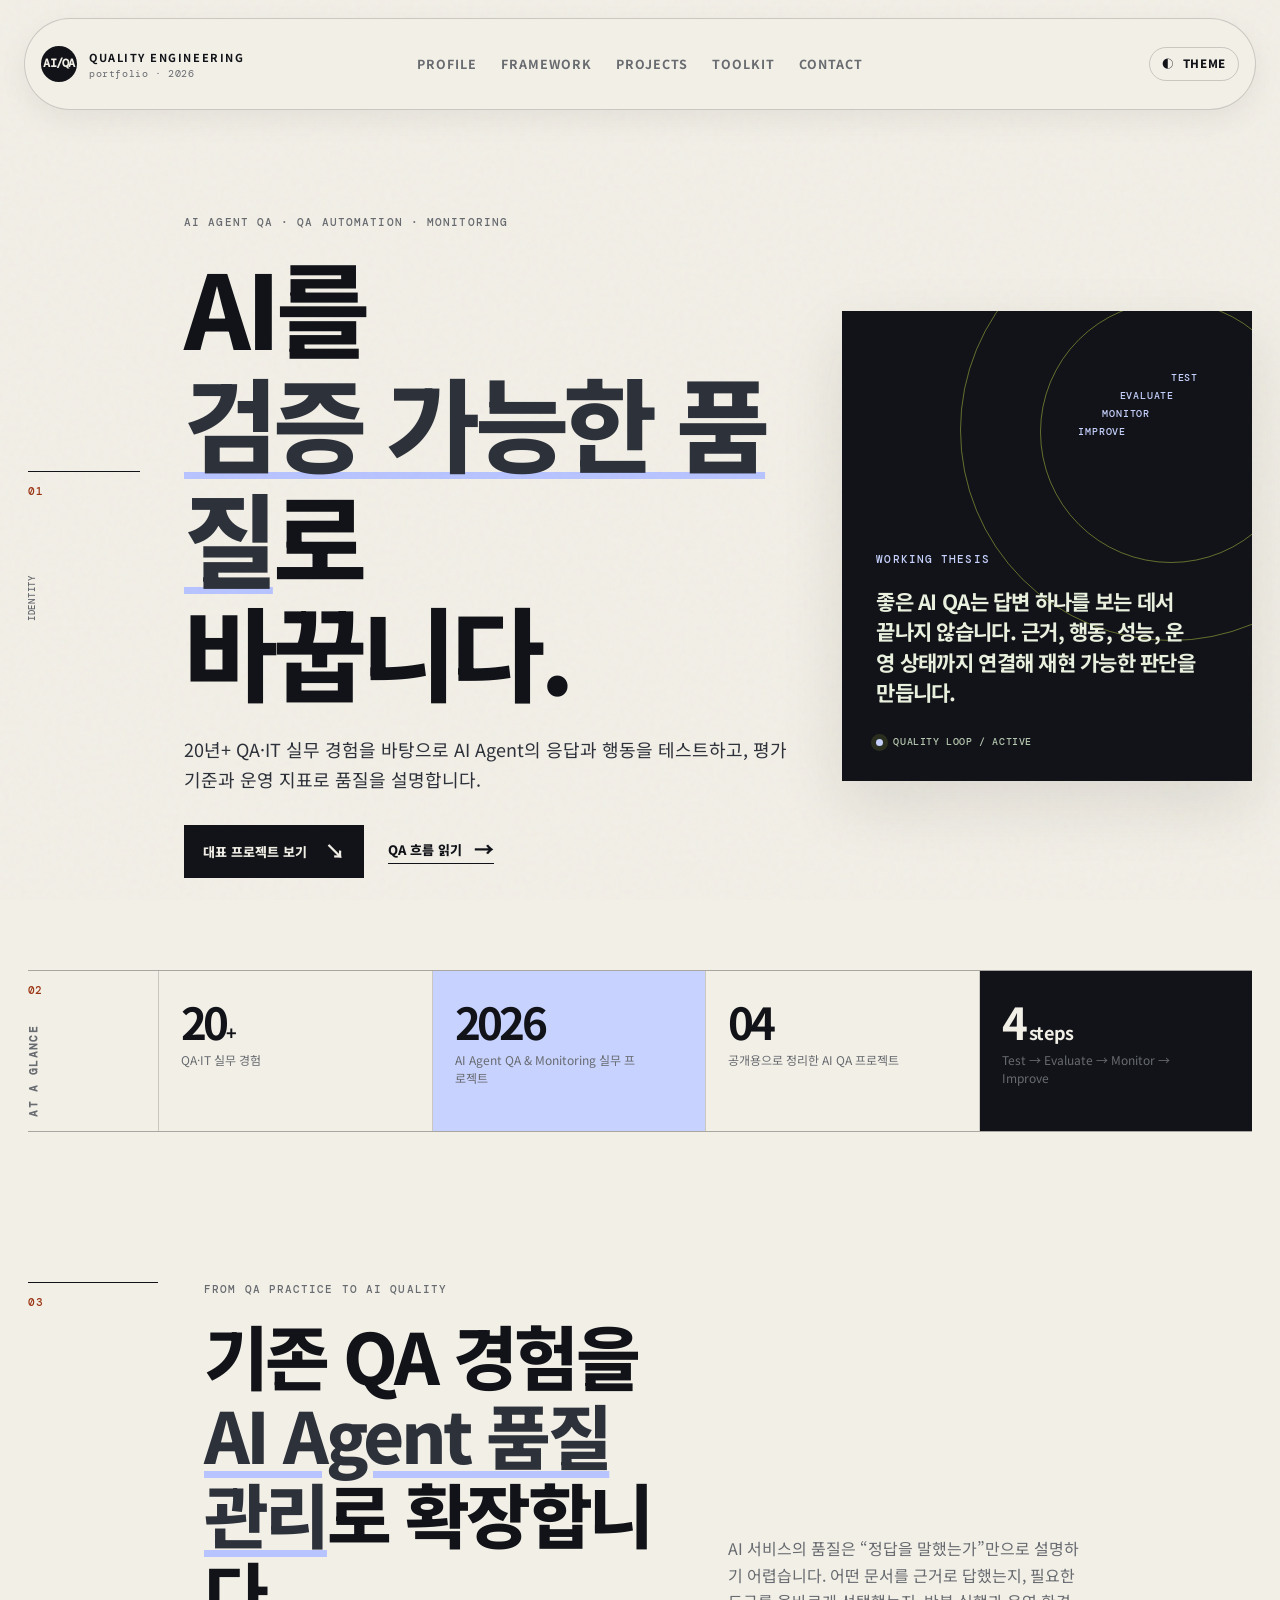
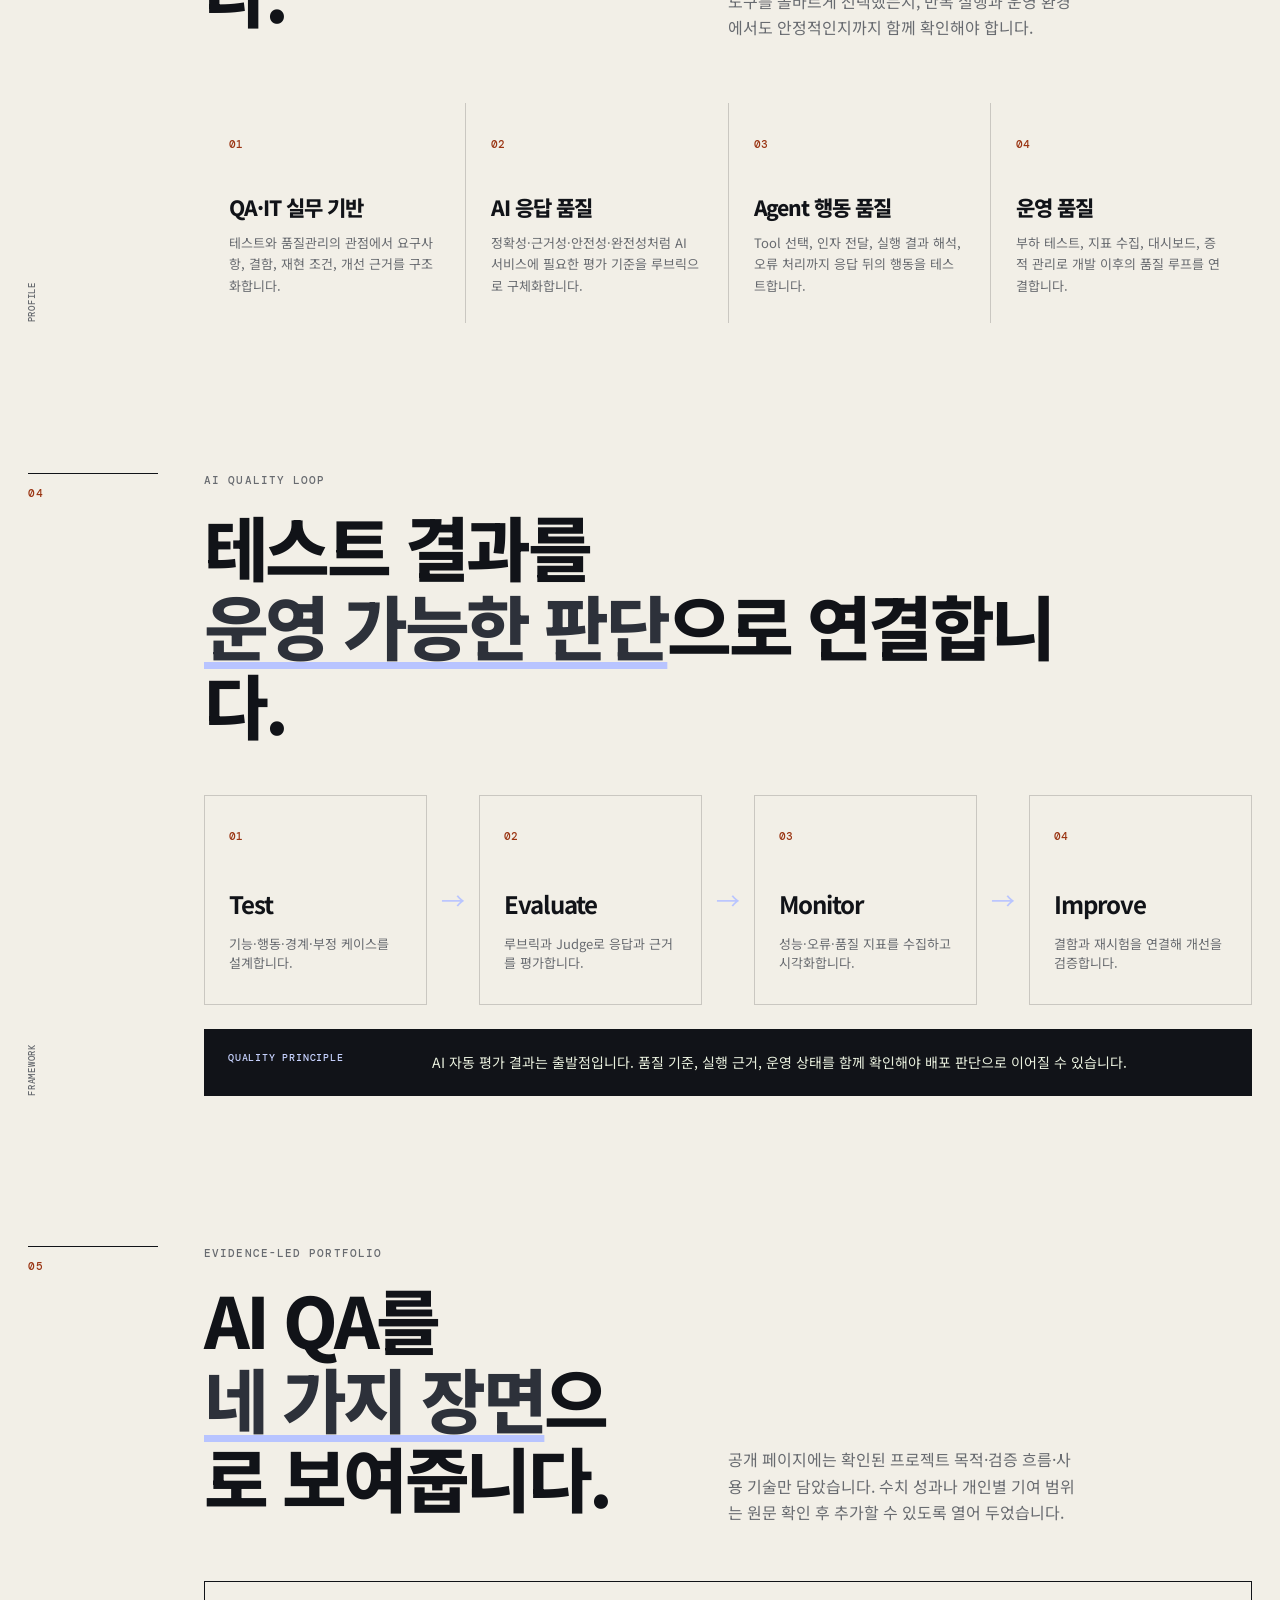
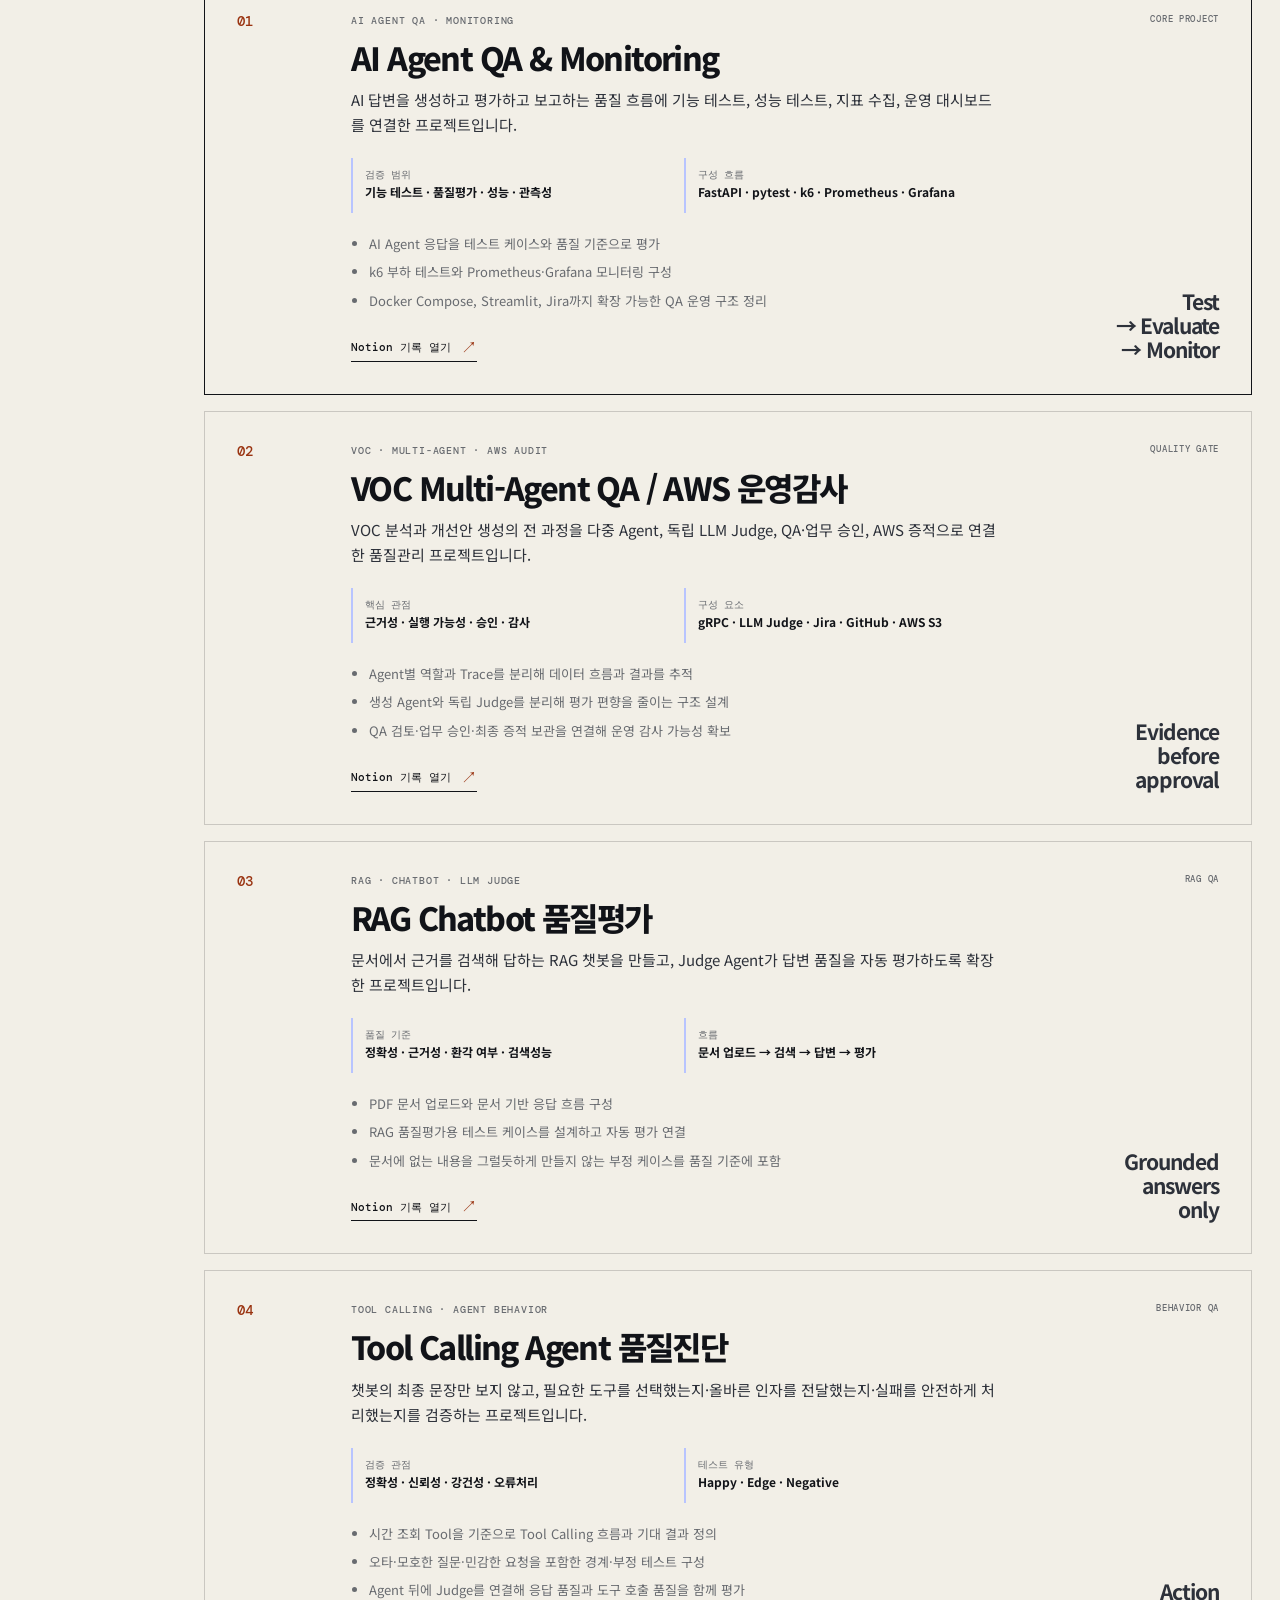
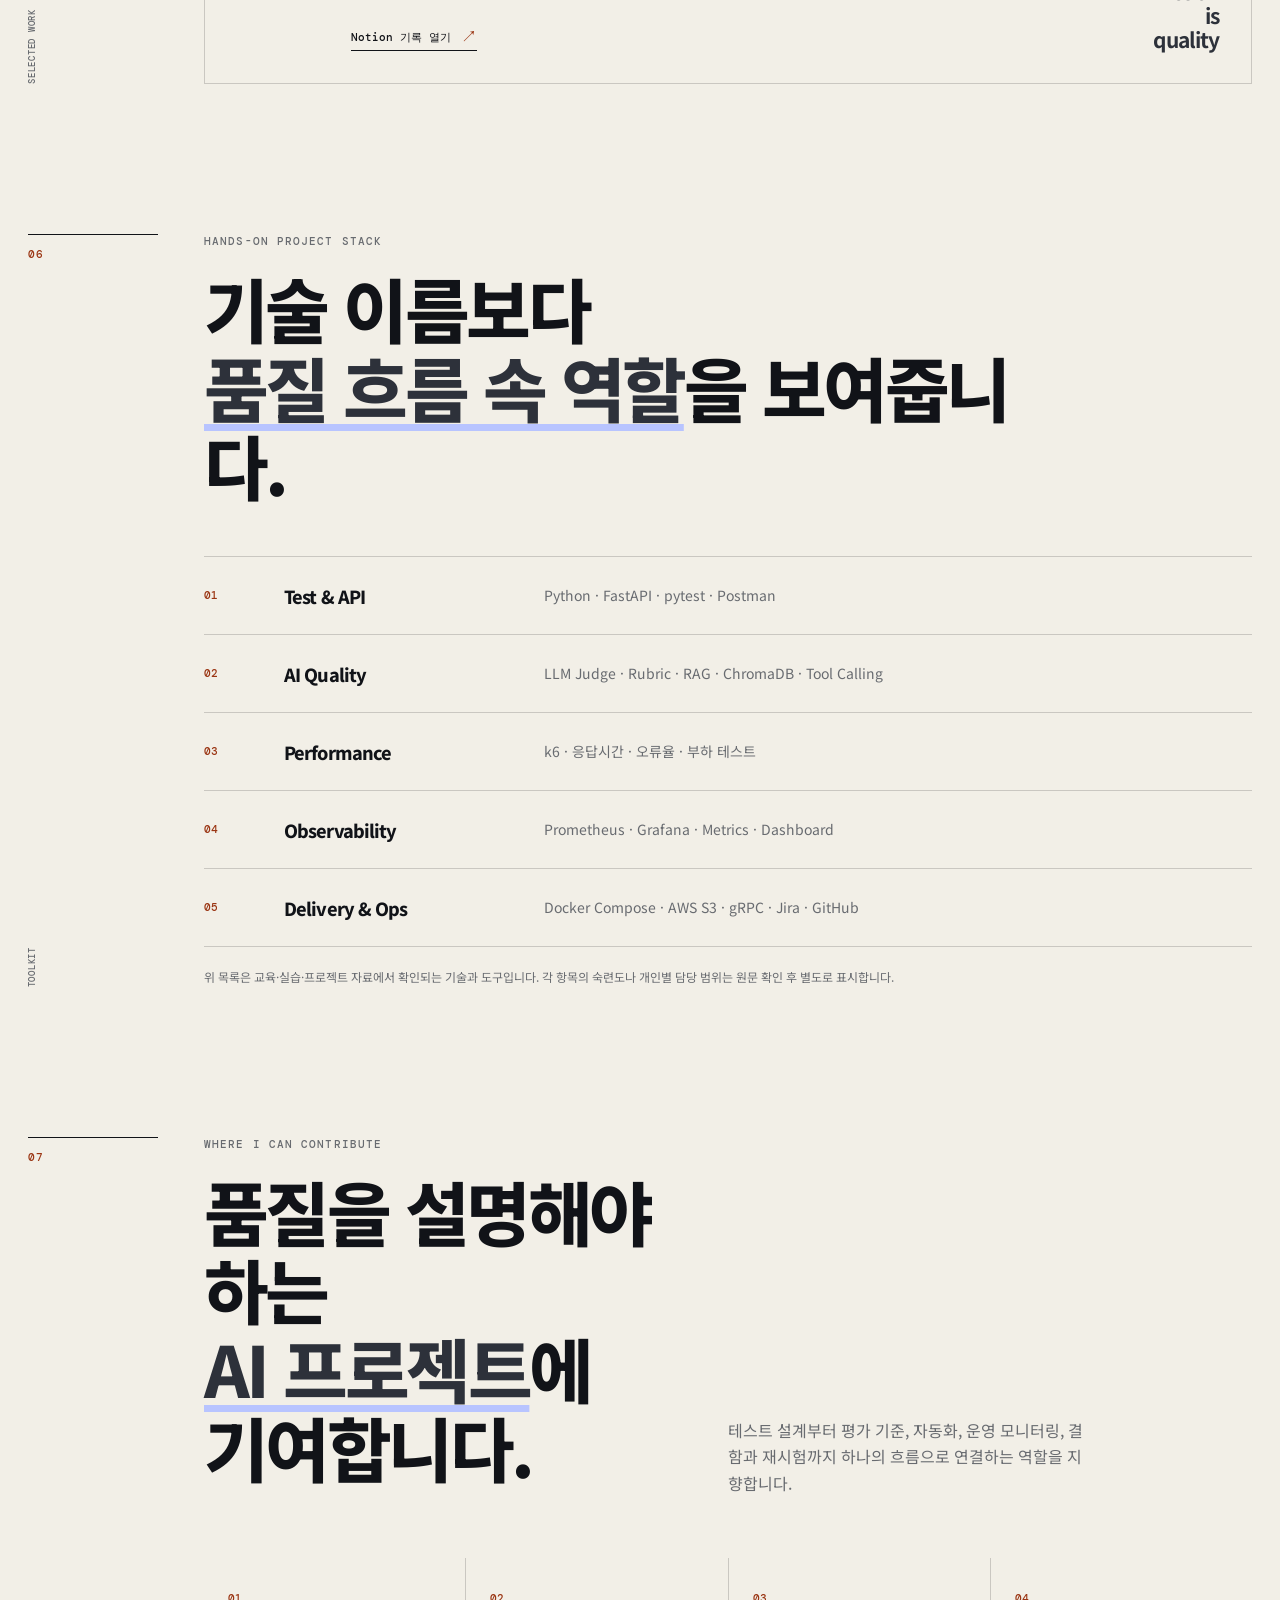
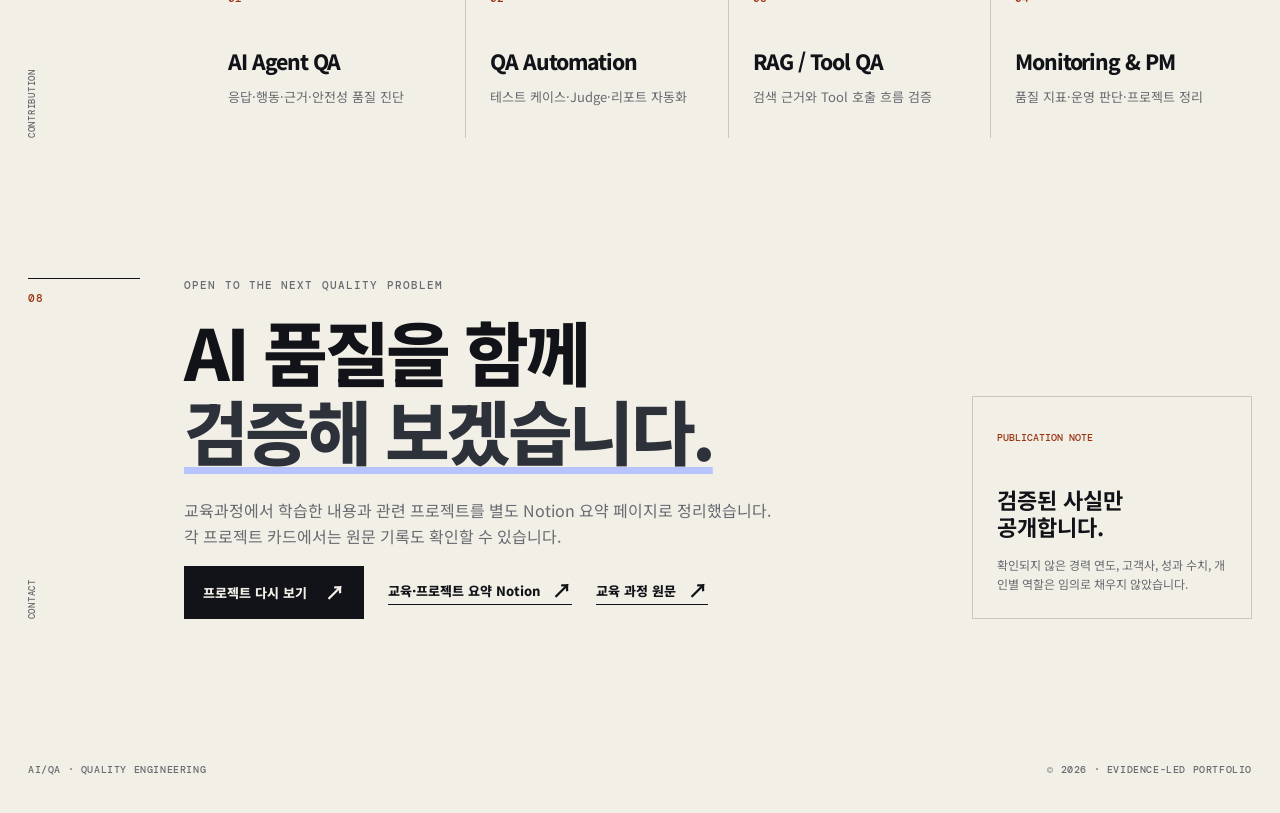
==== commit fe84e4f0: "Link Notion QA course summary" ====
--- a/docs/ai-qa-github-pages/index.html
+++ b/docs/ai-qa-github-pages/index.html
@@ -207,7 +207,7 @@
 
       <section id="contact" class="contact-section section-shell">
         <div class="section-index"><span>08</span><small>CONTACT</small></div>
-        <div class="contact-copy"><p class="eyebrow">Open to the next quality problem</p><h2>AI 품질을 함께<br /><em>검증해 보겠습니다.</em></h2><p>공개 저장소와 연락처 링크는 배포 전에 추가할 수 있도록 비워 두었습니다. 현재 페이지의 프로젝트 원문은 각 카드의 Notion 기록에서 확인할 수 있습니다.</p><div class="contact-actions"><a class="button button-primary" href="#projects">프로젝트 다시 보기 <span>↗</span></a><a class="text-link" href="https://app.notion.com/p/54c6031e8cac82c88d6d81ea3da075a3?pvs=204" target="_blank" rel="noreferrer">교육 과정 원문 <span>↗</span></a></div></div>
+        <div class="contact-copy"><p class="eyebrow">Open to the next quality problem</p><h2>AI 품질을 함께<br /><em>검증해 보겠습니다.</em></h2><p>교육과정에서 학습한 내용과 관련 프로젝트를 별도 Notion 요약 페이지로 정리했습니다. 각 프로젝트 카드에서는 원문 기록도 확인할 수 있습니다.</p><div class="contact-actions"><a class="button button-primary" href="#projects">프로젝트 다시 보기 <span>↗</span></a><a class="text-link" href="https://fresh-lychee-b04.notion.site/AI-Agent-QA-Monitoring-3b76031e8cac8108a35fc7f7c32e5a24" target="_blank" rel="noreferrer">교육·프로젝트 요약 Notion <span>↗</span></a><a class="text-link" href="https://app.notion.com/p/54c6031e8cac82c88d6d81ea3da075a3?pvs=204" target="_blank" rel="noreferrer">교육 과정 원문 <span>↗</span></a></div></div>
         <div class="contact-note"><span>PUBLICATION NOTE</span><strong>검증된 사실만<br />공개합니다.</strong><p>확인되지 않은 경력 연도, 고객사, 성과 수치, 개인별 역할은 임의로 채우지 않았습니다.</p></div>
       </section>
     </main>
--- a/docs/ai-qa-github-pages/styles.css
+++ b/docs/ai-qa-github-pages/styles.css
@@ -66,3 +66,30 @@
 [data-reveal] { opacity: 0; transform: translateY(24px); transition: opacity .7s ease, transform .7s ease; }.is-visible { opacity: 1; transform: translateY(0); }
 @media (max-width: 1000px) { .site-nav { display: none; }.hero { grid-template-columns: 80px minmax(0, 1fr); }.hero-panel { grid-column: 2; min-height: 340px; }.metric-band { grid-template-columns: 80px repeat(2, 1fr); }.metric:nth-child(3) { border-right: 0; }.metric:nth-child(n+4) { border-top: 1px solid var(--line); }.section-index { flex-basis: 80px; width: 80px; }.story-grid, .role-grid { grid-template-columns: repeat(2, 1fr); }.quality-flow { grid-template-columns: repeat(2, 1fr); }.flow-connector { display: none; }.project-card { grid-template-columns: 54px minmax(0, 1fr); }.project-side { grid-column: 2; display: block; text-align: left; }.project-side strong { display: block; margin-top: 14px; }.contact-section { grid-template-columns: 80px minmax(0, 1fr); }.contact-note { grid-column: 2; max-width: 420px; } }
 @media (max-width: 640px) { .site-header, .section-shell, .site-footer { width: min(100% - 32px, 1320px); }.site-header { min-height: 74px; }.brand { min-width: 0; }.brand-mark { width: 42px; height: 42px; font-size: 11px; }.brand-copy { font-size: 9px; }.brand-copy small { font-size: 8px; }.theme-toggle span:last-child { display: none; }.hero { display: block; min-height: 0; padding: 80px 0 70px; }.hero .section-index { margin-bottom: 44px; }.hero-panel { margin-top: 58px; min-height: 350px; padding: 25px; }.hero-lead { font-size: 16px; }.metric-band { grid-template-columns: repeat(2, 1fr); }.metric-intro { grid-column: span 2; min-height: auto; border-right: 0; border-bottom: 1px solid var(--line); }.metric { min-height: 135px; padding: 22px 16px; }.metric strong { font-size: 34px; }.section-block { display: block; padding: 90px 0; }.section-index { margin-bottom: 40px; }.split-heading { display: block; }.split-heading > p { margin-top: 25px; }.section-heading { margin-bottom: 38px; }.story-grid, .role-grid, .quality-flow { grid-template-columns: 1fr; }.story-card, .role-grid article { min-height: auto; }.flow-step { min-height: 170px; }.flow-step strong { margin-top: 28px; }.framework-note { display: block; }.framework-note p { margin-top: 16px; }.project-card { grid-template-columns: 1fr; padding: 22px; gap: 18px; }.project-main h3 { font-size: 27px; }.project-grid { grid-template-columns: 1fr; }.project-side { grid-column: auto; }.project-side strong { font-size: 18px; }.toolkit-row { grid-template-columns: 38px 1fr; gap: 10px; padding: 15px 0; }.toolkit-row p { grid-column: 2; }.contact-section { display: block; padding: 90px 0 80px; }.contact-note { margin-top: 55px; }.site-footer { display: block; }.site-footer span { display: block; margin-top: 8px; } }
+
+:root { --ink: #111318; --ink-soft: #2d313a; --paper: #f2efe7; --paper-strong: #e6e1d5; --line: rgba(17, 19, 24, 0.18); --muted: #686b70; --accent: #c7d2fe; --accent-strong: #b8c4ff; --coral: #9a3412; --shadow: 0 24px 60px rgba(29, 28, 21, 0.1); }
+body.theme-dark { --ink: #11151a; --ink-soft: #d7dbe5; --paper: #11151a; --paper-strong: #1b2028; --line: rgba(244, 241, 232, 0.22); --muted: #a8abb2; --accent: #b8c4ff; --accent-strong: #9aa8ff; --coral: #ff9a83; --shadow: 0 24px 60px rgba(0, 0, 0, 0.28); }
+body { min-width: 320px; background: var(--paper); color: var(--ink); font-family: "Pretendard", "Noto Sans KR", "Segoe UI", Arial, sans-serif; }
+.metric-band { grid-template-columns: 130px repeat(4, minmax(0, 1fr)); gap: 1px; background: var(--line); }
+.metric-intro, .metric { min-height: 160px; border-right: 0; background: var(--paper); }
+.metric-intro { display: flex; flex-direction: column; justify-content: space-between; align-items: flex-start; padding: 14px 0; }
+.metric-intro small { color: var(--muted); font-size: 0.7rem; font-weight: 800; letter-spacing: 0.12em; writing-mode: vertical-rl; transform: rotate(180deg); }
+.metric-accent { background: var(--accent); }
+.metric-dark { color: var(--paper); background: var(--ink); }
+.metric-dark p { color: var(--muted); }
+.site-header { position: sticky; top: 0; z-index: 20; display: grid; grid-template-columns: 1fr auto 1fr; width: min(1440px, calc(100% - 48px)); margin: 18px auto 0; padding: 12px 16px; border: 1px solid var(--line); border-radius: 999px; background: color-mix(in srgb, var(--paper) 85%, transparent); box-shadow: 0 10px 30px rgba(17, 19, 24, 0.06); backdrop-filter: blur(18px); }
+.brand-mark { width: 36px; height: 36px; border-radius: 50%; color: var(--paper); background: var(--ink); font-size: 0.72rem; font-weight: 900; }
+.site-nav { gap: 24px; color: var(--muted); font-family: "Pretendard", "Noto Sans KR", sans-serif; font-size: 0.78rem; font-weight: 700; letter-spacing: 0.08em; }
+.site-nav a { position: relative; padding: 7px 0; }
+.theme-toggle { justify-self: end; border-radius: 999px; background: transparent; color: var(--ink); font-family: inherit; font-size: 0.72rem; font-weight: 800; }
+.section-block { display: grid; grid-template-columns: 130px minmax(0, 1fr); gap: 46px; padding: 150px 0 0; border-bottom: 0; }
+.section-index { width: auto; min-height: 150px; justify-content: space-between; gap: 0; border-top: 1px solid var(--ink); padding-top: 14px; }
+.section-index small { writing-mode: vertical-rl; transform: rotate(180deg); }
+.project-card { border-radius: 0; background: var(--paper); box-shadow: none; }
+.project-card:hover { transform: translate(-3px, -3px); box-shadow: 5px 5px 0 var(--coral); }
+.project-card-featured { border-color: var(--ink); }
+.button-primary { border: 1px solid var(--ink); background: var(--ink); color: var(--paper); }
+.story-card, .flow-step, .role-grid article, .contact-note { background: var(--paper); }
+
+@media (max-width: 1000px) { .section-block { grid-template-columns: 80px minmax(0, 1fr); gap: 32px; padding-top: 120px; }.metric-band { grid-template-columns: repeat(2, minmax(0, 1fr)); }.metric-intro { grid-column: span 2; min-height: 90px; flex-direction: row; align-items: center; padding: 18px; }.metric-intro small { writing-mode: horizontal-tb; transform: none; } }
+@media (max-width: 640px) { .site-header { display: flex; min-height: 74px; }.section-block { display: block; padding: 90px 0 0; }.section-index { min-height: auto; flex-direction: row; align-items: center; gap: 16px; border-top: 0; padding-top: 0; margin-bottom: 40px; }.section-index small { writing-mode: horizontal-tb; transform: none; }.metric-intro { grid-column: span 2; } }
